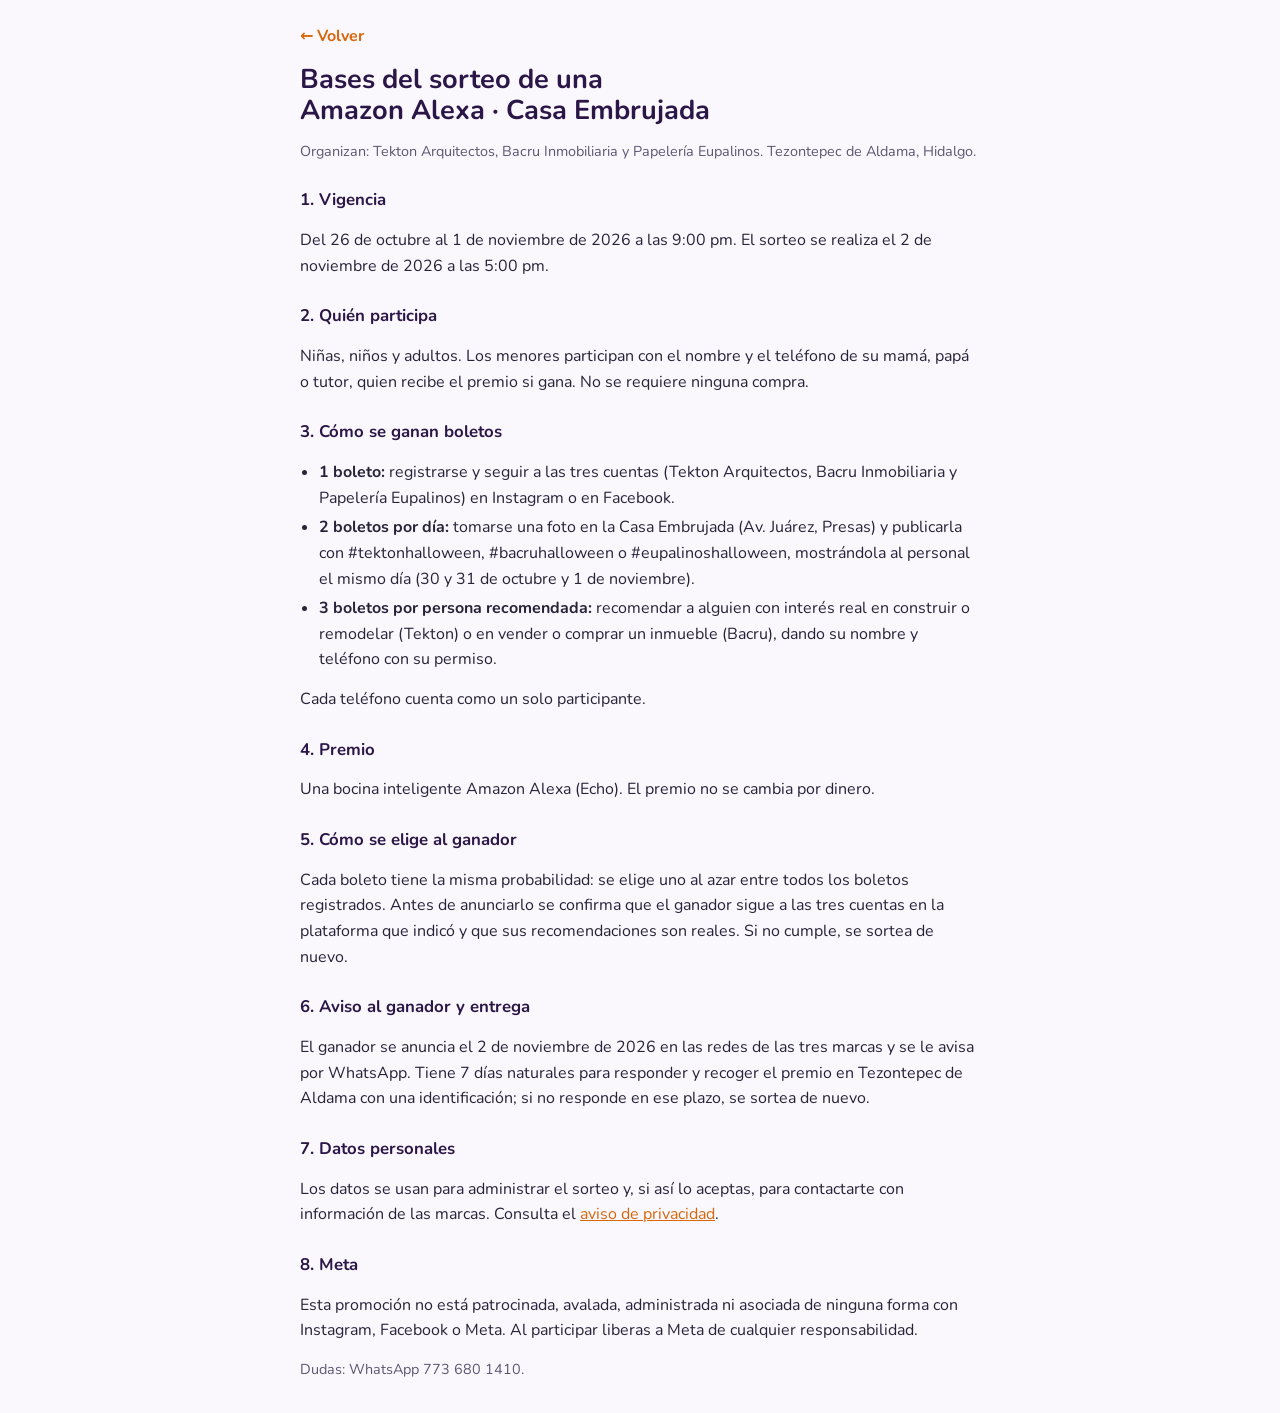
==== bases.html @ d724bd56 "Landing del sorteo de la Casa Embrujada Botones para seguir a Tekton, Bacru y Eupalinos en Instagram" ====
<!doctype html>
<html lang="es-MX">
<head>
<meta charset="utf-8">
<meta name="viewport" content="width=device-width,initial-scale=1,viewport-fit=cover">
<title>Bases del sorteo · Casa Embrujada</title>
<link rel="stylesheet" href="https://fonts.googleapis.com/css2?family=Nunito:wght@400;700;900&display=swap">
<link rel="stylesheet" href="/legal.css">
</head>
<body>
<main>
  <a class="back" href="/">← Volver</a>
  <h1>Bases del sorteo de una Amazon Alexa · Casa Embrujada</h1>
  <p class="meta">Organizan: Tekton Arquitectos, Bacru Inmobiliaria y Papelería Eupalinos. Tezontepec de Aldama, Hidalgo.</p>

  <h2>1. Vigencia</h2>
  <p>Del 26 de octubre al 1 de noviembre de 2026 a las 9:00 pm. El sorteo se realiza el 2 de noviembre de 2026 a las 5:00 pm.</p>

  <h2>2. Quién participa</h2>
  <p>Niñas, niños y adultos. Los menores participan con el nombre y el teléfono de su mamá, papá o tutor, quien recibe el premio si gana. No se requiere ninguna compra.</p>

  <h2>3. Cómo se ganan boletos</h2>
  <ul>
    <li><b>1 boleto:</b> registrarse y seguir a las tres cuentas (Tekton Arquitectos, Bacru Inmobiliaria y Papelería Eupalinos) en Instagram o en Facebook.</li>
    <li><b>2 boletos por día:</b> tomarse una foto en la Casa Embrujada (Av. Juárez, Presas) y publicarla con #tektonhalloween, #bacruhalloween o #eupalinoshalloween, mostrándola al personal el mismo día (30 y 31 de octubre y 1 de noviembre).</li>
    <li><b>3 boletos por persona recomendada:</b> recomendar a alguien con interés real en construir o remodelar (Tekton) o en vender o comprar un inmueble (Bacru), dando su nombre y teléfono con su permiso.</li>
  </ul>
  <p>Cada teléfono cuenta como un solo participante.</p>

  <h2>4. Premio</h2>
  <p>Una bocina inteligente Amazon Alexa (Echo). El premio no se cambia por dinero.</p>

  <h2>5. Cómo se elige al ganador</h2>
  <p>Cada boleto tiene la misma probabilidad: se elige uno al azar entre todos los boletos registrados. Antes de anunciarlo se confirma que el ganador sigue a las tres cuentas en la plataforma que indicó y que sus recomendaciones son reales. Si no cumple, se sortea de nuevo.</p>

  <h2>6. Aviso al ganador y entrega</h2>
  <p>El ganador se anuncia el 2 de noviembre de 2026 en las redes de las tres marcas y se le avisa por WhatsApp. Tiene 7 días naturales para responder y recoger el premio en Tezontepec de Aldama con una identificación; si no responde en ese plazo, se sortea de nuevo.</p>

  <h2>7. Datos personales</h2>
  <p>Los datos se usan para administrar el sorteo y, si así lo aceptas, para contactarte con información de las marcas. Consulta el <a href="/privacidad">aviso de privacidad</a>.</p>

  <h2>8. Meta</h2>
  <p>Esta promoción no está patrocinada, avalada, administrada ni asociada de ninguna forma con Instagram, Facebook o Meta. Al participar liberas a Meta de cualquier responsabilidad.</p>

  <p class="meta">Dudas: WhatsApp 773 680 1410.</p>
</main>
</body>
</html>
---- legal.css ----
:root{--night:#2b1747;--ink:#2a2238;--muted:#5f5672;--line:#e4dcef;--bg:#faf7fd;--pumpkin:#d9660a;color-scheme:light}
*{box-sizing:border-box}
html,body{margin:0}
body{background:var(--bg);color:var(--ink);font:16px/1.6 "Nunito",system-ui,-apple-system,"Segoe UI",sans-serif;
  padding:calc(24px + env(safe-area-inset-top,0px)) max(16px,env(safe-area-inset-right,0px)) calc(32px + env(safe-area-inset-bottom,0px)) max(16px,env(safe-area-inset-left,0px))}
main{max-width:68ch;margin:0 auto;display:grid;gap:14px}
a{color:var(--pumpkin)}
h1{font-size:1.7rem;line-height:1.15;margin:0;color:var(--night);text-wrap:balance}
h2{font-size:1.05rem;margin:10px 0 0;color:var(--night)}
p,ul,ol{margin:0}
ul,ol{padding-left:1.2em;display:grid;gap:4px}
.meta{color:var(--muted);font-size:.9rem}
.back{font-weight:700;text-decoration:none}
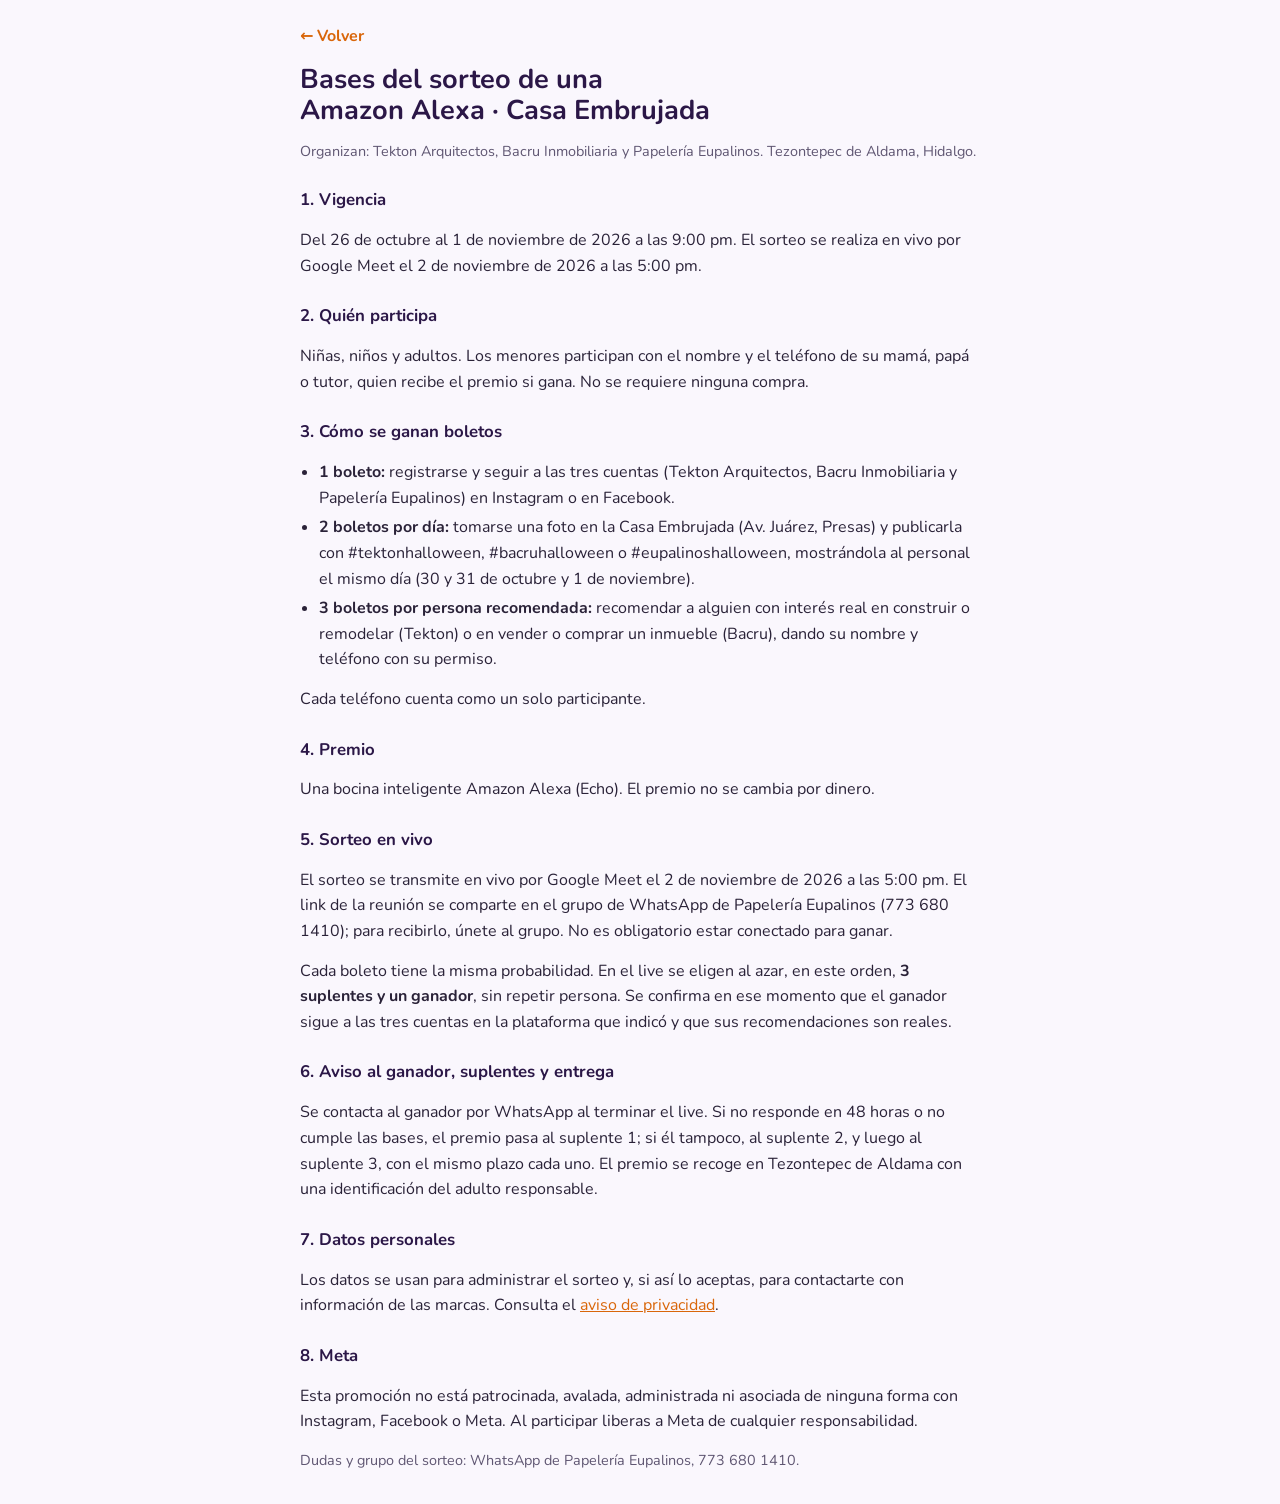
==== commit 777ce48a: "Sorteo en vivo por Google Meet con ganador y 3 suplentes La landing invita a unirse al grupo de What" ====
--- a/bases.html
+++ b/bases.html
@@ -14,7 +14,7 @@
   <p class="meta">Organizan: Tekton Arquitectos, Bacru Inmobiliaria y Papelería Eupalinos. Tezontepec de Aldama, Hidalgo.</p>
 
   <h2>1. Vigencia</h2>
-  <p>Del 26 de octubre al 1 de noviembre de 2026 a las 9:00 pm. El sorteo se realiza el 2 de noviembre de 2026 a las 5:00 pm.</p>
+  <p>Del 26 de octubre al 1 de noviembre de 2026 a las 9:00 pm. El sorteo se realiza en vivo por Google Meet el 2 de noviembre de 2026 a las 5:00 pm.</p>
 
   <h2>2. Quién participa</h2>
   <p>Niñas, niños y adultos. Los menores participan con el nombre y el teléfono de su mamá, papá o tutor, quien recibe el premio si gana. No se requiere ninguna compra.</p>
@@ -30,11 +30,12 @@
   <h2>4. Premio</h2>
   <p>Una bocina inteligente Amazon Alexa (Echo). El premio no se cambia por dinero.</p>
 
-  <h2>5. Cómo se elige al ganador</h2>
-  <p>Cada boleto tiene la misma probabilidad: se elige uno al azar entre todos los boletos registrados. Antes de anunciarlo se confirma que el ganador sigue a las tres cuentas en la plataforma que indicó y que sus recomendaciones son reales. Si no cumple, se sortea de nuevo.</p>
+  <h2>5. Sorteo en vivo</h2>
+  <p>El sorteo se transmite en vivo por Google Meet el 2 de noviembre de 2026 a las 5:00 pm. El link de la reunión se comparte en el grupo de WhatsApp de Papelería Eupalinos (773 680 1410); para recibirlo, únete al grupo. No es obligatorio estar conectado para ganar.</p>
+  <p>Cada boleto tiene la misma probabilidad. En el live se eligen al azar, en este orden, <b>3 suplentes y un ganador</b>, sin repetir persona. Se confirma en ese momento que el ganador sigue a las tres cuentas en la plataforma que indicó y que sus recomendaciones son reales.</p>
 
-  <h2>6. Aviso al ganador y entrega</h2>
-  <p>El ganador se anuncia el 2 de noviembre de 2026 en las redes de las tres marcas y se le avisa por WhatsApp. Tiene 7 días naturales para responder y recoger el premio en Tezontepec de Aldama con una identificación; si no responde en ese plazo, se sortea de nuevo.</p>
+  <h2>6. Aviso al ganador, suplentes y entrega</h2>
+  <p>Se contacta al ganador por WhatsApp al terminar el live. Si no responde en 48 horas o no cumple las bases, el premio pasa al suplente 1; si él tampoco, al suplente 2, y luego al suplente 3, con el mismo plazo cada uno. El premio se recoge en Tezontepec de Aldama con una identificación del adulto responsable.</p>
 
   <h2>7. Datos personales</h2>
   <p>Los datos se usan para administrar el sorteo y, si así lo aceptas, para contactarte con información de las marcas. Consulta el <a href="/privacidad">aviso de privacidad</a>.</p>
@@ -42,7 +43,7 @@
   <h2>8. Meta</h2>
   <p>Esta promoción no está patrocinada, avalada, administrada ni asociada de ninguna forma con Instagram, Facebook o Meta. Al participar liberas a Meta de cualquier responsabilidad.</p>
 
-  <p class="meta">Dudas: WhatsApp 773 680 1410.</p>
+  <p class="meta">Dudas y grupo del sorteo: WhatsApp de Papelería Eupalinos, 773 680 1410.</p>
 </main>
 </body>
 </html>
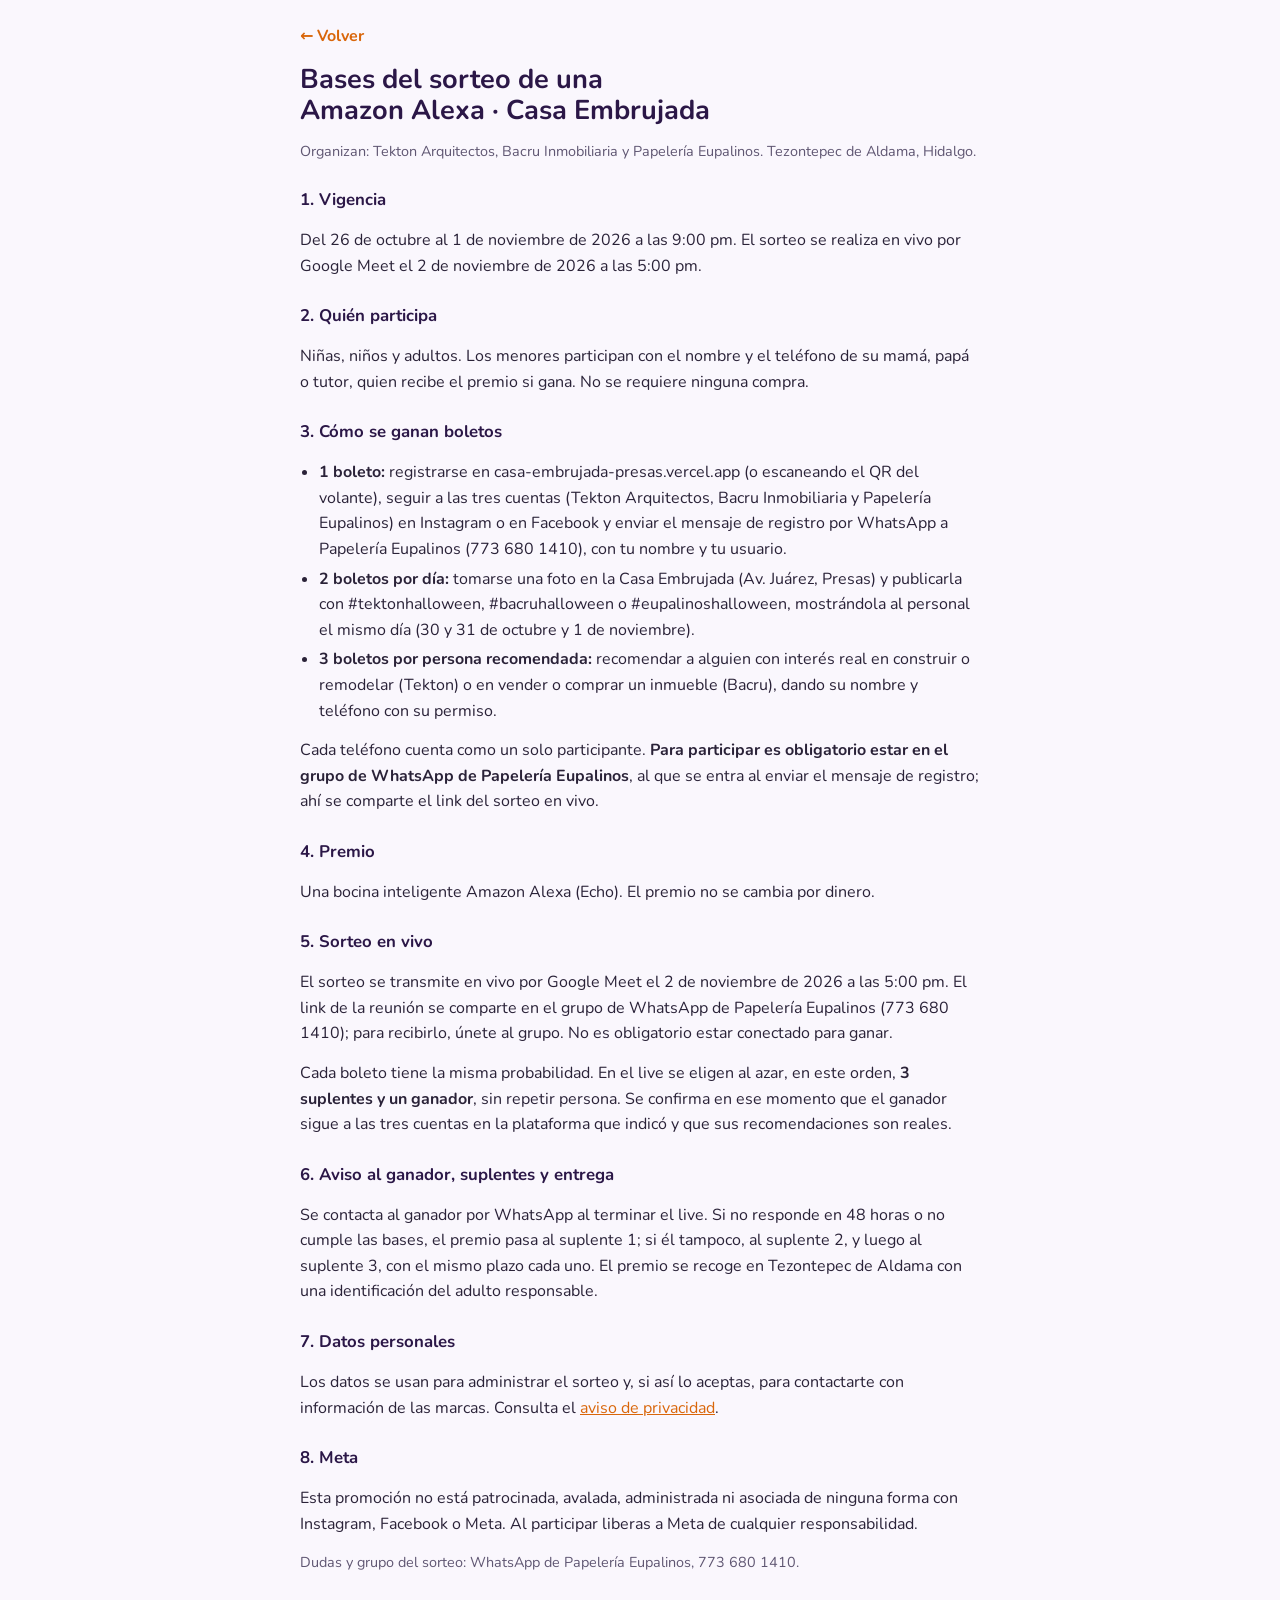
==== commit e5fada1a: "Landing en 3 pasos: datos, seguir con confirmación y registro por WhatsApp Cada marca solo se marca " ====
--- a/bases.html
+++ b/bases.html
@@ -21,11 +21,11 @@
 
   <h2>3. Cómo se ganan boletos</h2>
   <ul>
-    <li><b>1 boleto:</b> registrarse y seguir a las tres cuentas (Tekton Arquitectos, Bacru Inmobiliaria y Papelería Eupalinos) en Instagram o en Facebook.</li>
+    <li><b>1 boleto:</b> registrarse en casa-embrujada-presas.vercel.app (o escaneando el QR del volante), seguir a las tres cuentas (Tekton Arquitectos, Bacru Inmobiliaria y Papelería Eupalinos) en Instagram o en Facebook y enviar el mensaje de registro por WhatsApp a Papelería Eupalinos (773 680 1410), con tu nombre y tu usuario.</li>
     <li><b>2 boletos por día:</b> tomarse una foto en la Casa Embrujada (Av. Juárez, Presas) y publicarla con #tektonhalloween, #bacruhalloween o #eupalinoshalloween, mostrándola al personal el mismo día (30 y 31 de octubre y 1 de noviembre).</li>
     <li><b>3 boletos por persona recomendada:</b> recomendar a alguien con interés real en construir o remodelar (Tekton) o en vender o comprar un inmueble (Bacru), dando su nombre y teléfono con su permiso.</li>
   </ul>
-  <p>Cada teléfono cuenta como un solo participante.</p>
+  <p>Cada teléfono cuenta como un solo participante. <b>Para participar es obligatorio estar en el grupo de WhatsApp de Papelería Eupalinos</b>, al que se entra al enviar el mensaje de registro; ahí se comparte el link del sorteo en vivo.</p>
 
   <h2>4. Premio</h2>
   <p>Una bocina inteligente Amazon Alexa (Echo). El premio no se cambia por dinero.</p>
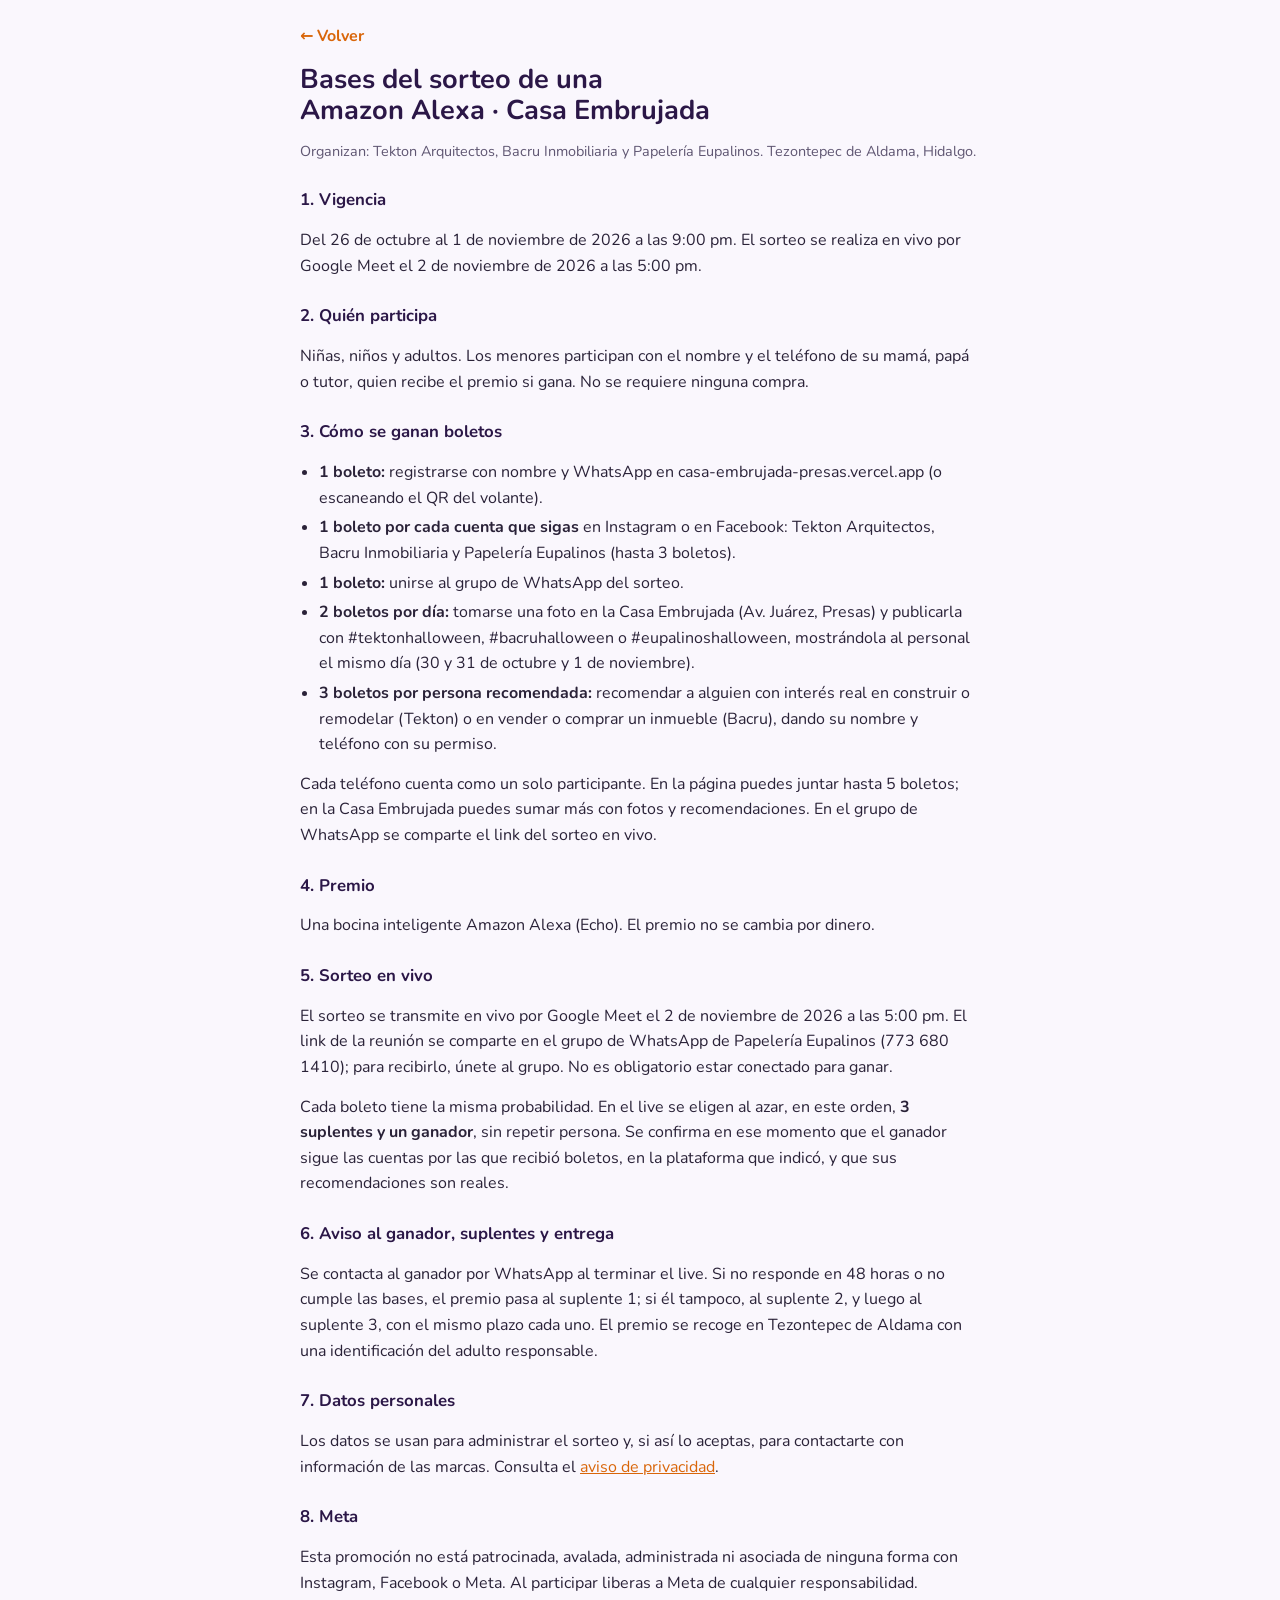
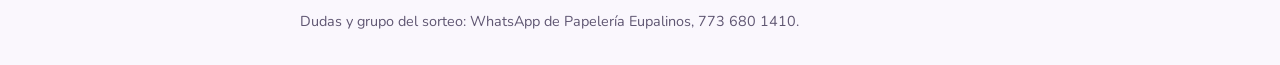
==== commit 13a2a0de: "Boletos por cada acción y landing más simple - La landing muestra una boletera que sube con cada acc" ====
--- a/bases.html
+++ b/bases.html
@@ -21,18 +21,20 @@
 
   <h2>3. Cómo se ganan boletos</h2>
   <ul>
-    <li><b>1 boleto:</b> registrarse en casa-embrujada-presas.vercel.app (o escaneando el QR del volante), seguir a las tres cuentas (Tekton Arquitectos, Bacru Inmobiliaria y Papelería Eupalinos) en Instagram o en Facebook y enviar el mensaje de registro por WhatsApp a Papelería Eupalinos (773 680 1410), con tu nombre y tu usuario.</li>
+    <li><b>1 boleto:</b> registrarse con nombre y WhatsApp en casa-embrujada-presas.vercel.app (o escaneando el QR del volante).</li>
+    <li><b>1 boleto por cada cuenta que sigas</b> en Instagram o en Facebook: Tekton Arquitectos, Bacru Inmobiliaria y Papelería Eupalinos (hasta 3 boletos).</li>
+    <li><b>1 boleto:</b> unirse al grupo de WhatsApp del sorteo.</li>
     <li><b>2 boletos por día:</b> tomarse una foto en la Casa Embrujada (Av. Juárez, Presas) y publicarla con #tektonhalloween, #bacruhalloween o #eupalinoshalloween, mostrándola al personal el mismo día (30 y 31 de octubre y 1 de noviembre).</li>
     <li><b>3 boletos por persona recomendada:</b> recomendar a alguien con interés real en construir o remodelar (Tekton) o en vender o comprar un inmueble (Bacru), dando su nombre y teléfono con su permiso.</li>
   </ul>
-  <p>Cada teléfono cuenta como un solo participante. <b>Para participar es obligatorio estar en el grupo de WhatsApp de Papelería Eupalinos</b>, al que se entra al enviar el mensaje de registro; ahí se comparte el link del sorteo en vivo.</p>
+  <p>Cada teléfono cuenta como un solo participante. En la página puedes juntar hasta 5 boletos; en la Casa Embrujada puedes sumar más con fotos y recomendaciones. En el grupo de WhatsApp se comparte el link del sorteo en vivo.</p>
 
   <h2>4. Premio</h2>
   <p>Una bocina inteligente Amazon Alexa (Echo). El premio no se cambia por dinero.</p>
 
   <h2>5. Sorteo en vivo</h2>
   <p>El sorteo se transmite en vivo por Google Meet el 2 de noviembre de 2026 a las 5:00 pm. El link de la reunión se comparte en el grupo de WhatsApp de Papelería Eupalinos (773 680 1410); para recibirlo, únete al grupo. No es obligatorio estar conectado para ganar.</p>
-  <p>Cada boleto tiene la misma probabilidad. En el live se eligen al azar, en este orden, <b>3 suplentes y un ganador</b>, sin repetir persona. Se confirma en ese momento que el ganador sigue a las tres cuentas en la plataforma que indicó y que sus recomendaciones son reales.</p>
+  <p>Cada boleto tiene la misma probabilidad. En el live se eligen al azar, en este orden, <b>3 suplentes y un ganador</b>, sin repetir persona. Se confirma en ese momento que el ganador sigue las cuentas por las que recibió boletos, en la plataforma que indicó, y que sus recomendaciones son reales.</p>
 
   <h2>6. Aviso al ganador, suplentes y entrega</h2>
   <p>Se contacta al ganador por WhatsApp al terminar el live. Si no responde en 48 horas o no cumple las bases, el premio pasa al suplente 1; si él tampoco, al suplente 2, y luego al suplente 3, con el mismo plazo cada uno. El premio se recoge en Tezontepec de Aldama con una identificación del adulto responsable.</p>
